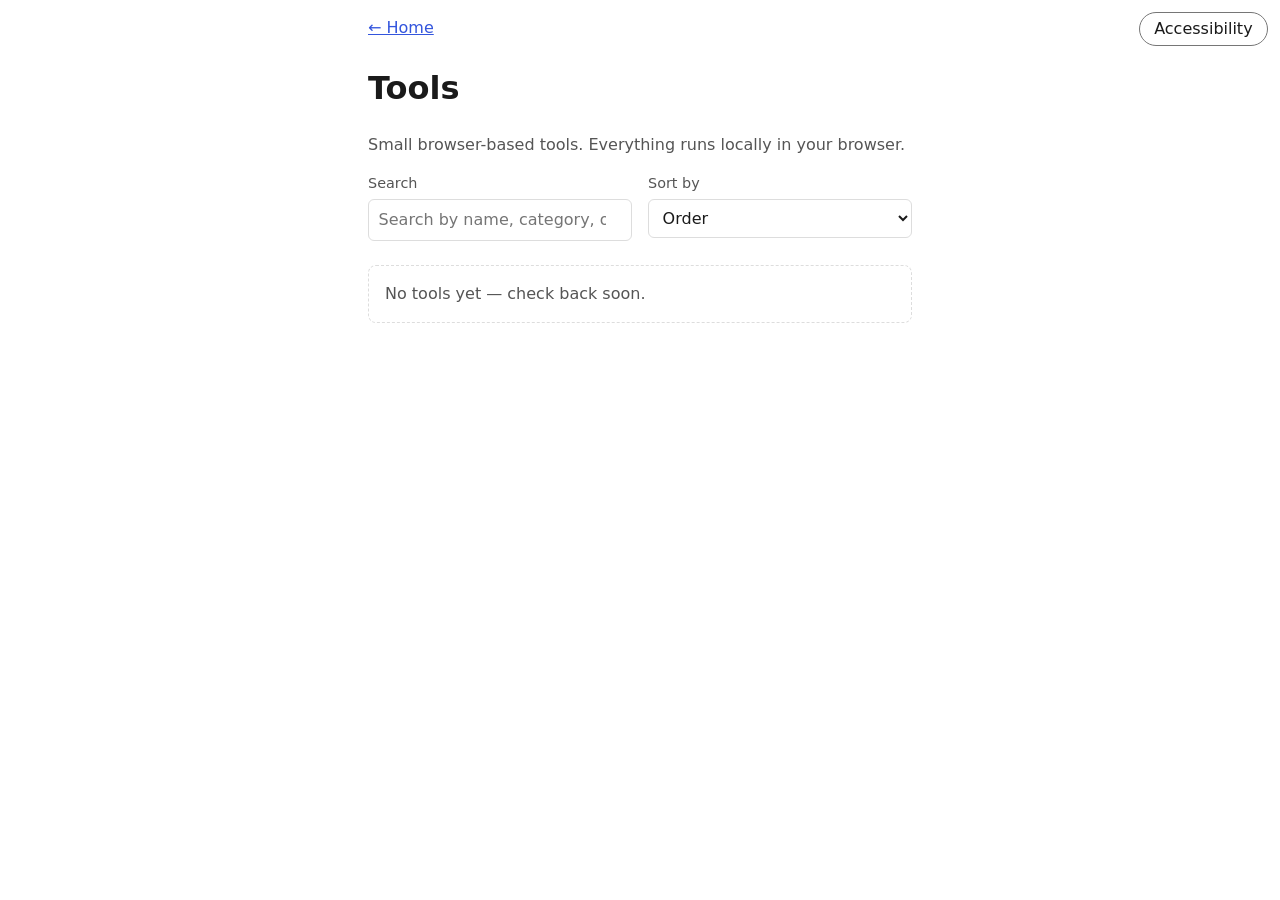
==== tools/index.html @ 786c8431 "feat: add tools landing page with search and sort Adds /tools/index.html: a searchable, sortable (na" ====
<!doctype html>
<html lang="en">
<head>
  <meta charset="utf-8">
  <meta name="viewport" content="width=device-width, initial-scale=1">
  <title>Tools · Malcolm Keyes</title>
  <meta name="description" content="Small browser-based tools by Malcolm Keyes.">
  <script src="/assets/a11y-widget.js"></script>
  <style>
    :root {
      color-scheme: light dark;
      --bg: #ffffff;
      --fg: #1a1a1a;
      --muted: #555555;
      --accent: #3355dd;
      --card-border: #dddddd;
    }

    @media (prefers-color-scheme: dark) {
      :root {
        --bg: #121212;
        --fg: #f0f0f0;
        --muted: #b3b3b3;
        --accent: #8aa8ff;
        --card-border: #3a3a3a;
      }
    }

    :root[data-theme="light"] {
      --bg: #ffffff;
      --fg: #1a1a1a;
      --muted: #555555;
      --accent: #3355dd;
      --card-border: #dddddd;
    }

    :root[data-theme="dark"] {
      --bg: #121212;
      --fg: #f0f0f0;
      --muted: #b3b3b3;
      --accent: #8aa8ff;
      --card-border: #3a3a3a;
    }

    * {
      box-sizing: border-box;
    }

    body {
      margin: 0;
      background: var(--bg);
      color: var(--fg);
      font-family: system-ui, -apple-system, "Segoe UI", sans-serif;
      line-height: 1.5;
    }

    .skip-link {
      position: absolute;
      left: -9999px;
      top: 0;
      background: var(--accent);
      color: #fff;
      padding: 0.5rem 1rem;
      z-index: 10;
    }

    .skip-link:focus {
      left: 0.5rem;
      top: 0.5rem;
    }

    nav[aria-label="Breadcrumb"] {
      padding: 1rem clamp(1rem, 5vw, 3rem) 0;
      max-width: 40rem;
      margin: 0 auto;
    }

    main {
      max-width: 40rem;
      margin: 0 auto;
      padding: 1.5rem clamp(1rem, 5vw, 3rem) 4rem;
    }

    h1 {
      margin-top: 0;
    }

    p {
      color: var(--muted);
    }

    a {
      color: var(--accent);
    }

    .tools-toolbar {
      display: flex;
      flex-wrap: wrap;
      gap: 1rem;
      margin-bottom: 1.5rem;
    }

    .tools-toolbar > div {
      display: flex;
      flex-direction: column;
      gap: 0.25rem;
      flex: 1 1 12rem;
    }

    .tools-toolbar label {
      font-size: 0.9rem;
      color: var(--muted);
    }

    .tools-toolbar input,
    .tools-toolbar select {
      font: inherit;
      color: var(--fg);
      background: var(--bg);
      border: 1px solid var(--card-border);
      border-radius: 0.375rem;
      padding: 0.5rem 0.6rem;
    }

    .tool-list {
      list-style: none;
      margin: 0;
      padding: 0;
      display: flex;
      flex-direction: column;
      gap: 1rem;
    }

    .tool-item {
      border: 1px solid var(--card-border);
      border-radius: 0.5rem;
      padding: 1rem;
    }

    .tool-item h2 {
      margin: 0 0 0.25rem;
      font-size: 1.1rem;
    }

    .tool-item p {
      margin: 0.4rem 0 0;
    }

    .tool-category {
      display: inline-block;
      font-size: 0.8rem;
      color: var(--muted);
      border: 1px solid var(--card-border);
      border-radius: 999px;
      padding: 0.1rem 0.6rem;
    }

    #tool-empty-state,
    #tool-no-results {
      border: 1px dashed var(--card-border);
      border-radius: 0.5rem;
      padding: 1rem;
    }
  </style>
</head>
<body>
  <a class="skip-link" href="#main">Skip to content</a>

  <nav aria-label="Breadcrumb">
    <a href="/">&larr; Home</a>
  </nav>

  <main id="main">
    <h1>Tools</h1>
    <p>Small browser-based tools. Everything runs locally in your browser.</p>

    <div class="tools-toolbar" id="tools-toolbar">
      <div>
        <label for="tool-search">Search</label>
        <input type="search" id="tool-search" placeholder="Search by name, category, or description">
      </div>
      <div>
        <label for="tool-sort">Sort by</label>
        <select id="tool-sort">
          <option value="order">Order</option>
          <option value="name">Name (A&ndash;Z)</option>
          <option value="category">Category</option>
        </select>
      </div>
    </div>

    <p id="tool-empty-state" hidden>No tools yet &mdash; check back soon.</p>
    <p id="tool-no-results" hidden>No tools match your search.</p>

    <ul class="tool-list" id="tool-list">
      <!--
        Add a tool with a <li class="tool-item">:

        <li class="tool-item" data-name="Tool name" data-category="Category" data-order="10">
          <h2><a href="/tools/tool-slug.html">Tool name</a></h2>
          <span class="tool-category">Category</span>
          <p>One or two sentence description of what it does.</p>
        </li>

        - data-order: an integer controlling default display order. Leave gaps
          (10, 20, 30, ...) so new tools can be inserted without renumbering.
        - Keep data-name/data-category in sync with the visible text.
      -->
    </ul>
  </main>

  <script>
    (function () {
      "use strict";

      var list = document.getElementById("tool-list");
      var items = Array.prototype.slice.call(list.querySelectorAll(".tool-item"));
      var toolbar = document.getElementById("tools-toolbar");
      var emptyState = document.getElementById("tool-empty-state");
      var noResults = document.getElementById("tool-no-results");
      var searchInput = document.getElementById("tool-search");
      var sortSelect = document.getElementById("tool-sort");

      if (items.length === 0) {
        toolbar.hidden = true;
        emptyState.hidden = false;
        return;
      }

      function sortItems(by) {
        var sorted = items.slice().sort(function (a, b) {
          if (by === "name") {
            return a.dataset.name.localeCompare(b.dataset.name);
          }
          if (by === "category") {
            var byCategory = a.dataset.category.localeCompare(b.dataset.category);
            return byCategory !== 0 ? byCategory : a.dataset.name.localeCompare(b.dataset.name);
          }
          return Number(a.dataset.order) - Number(b.dataset.order);
        });
        sorted.forEach(function (item) {
          list.appendChild(item);
        });
      }

      function filterItems(query) {
        var normalized = query.trim().toLowerCase();
        var visibleCount = 0;
        items.forEach(function (item) {
          var haystack = item.textContent.toLowerCase();
          var matches = normalized === "" || haystack.indexOf(normalized) !== -1;
          item.hidden = !matches;
          if (matches) visibleCount += 1;
        });
        noResults.hidden = visibleCount !== 0;
      }

      sortSelect.addEventListener("change", function () {
        sortItems(sortSelect.value);
      });

      searchInput.addEventListener("input", function () {
        filterItems(searchInput.value);
      });

      sortItems(sortSelect.value);
    })();
  </script>
</body>
</html>
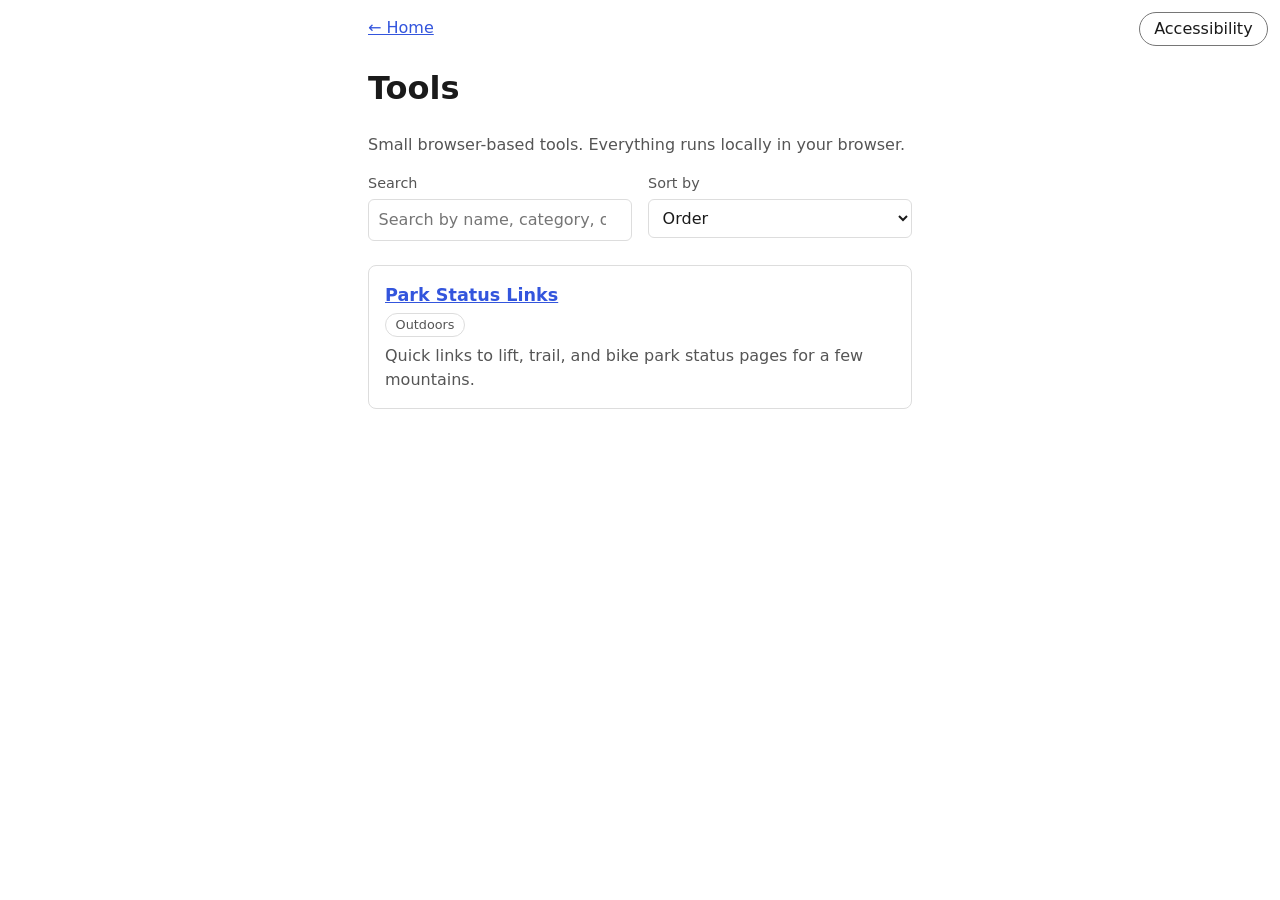
==== commit 69ad8ee9: "feat: add park status links tool Direct links to lift/trail/bike park status pages for Snowshoe, Mou" ====
--- a/tools/index.html
+++ b/tools/index.html
@@ -206,6 +206,11 @@
           (10, 20, 30, ...) so new tools can be inserted without renumbering.
         - Keep data-name/data-category in sync with the visible text.
       -->
+      <li class="tool-item" data-name="Park Status Links" data-category="Outdoors" data-order="10">
+        <h2><a href="/tools/park-status.html">Park Status Links</a></h2>
+        <span class="tool-category">Outdoors</span>
+        <p>Quick links to lift, trail, and bike park status pages for a few mountains.</p>
+      </li>
     </ul>
   </main>
 
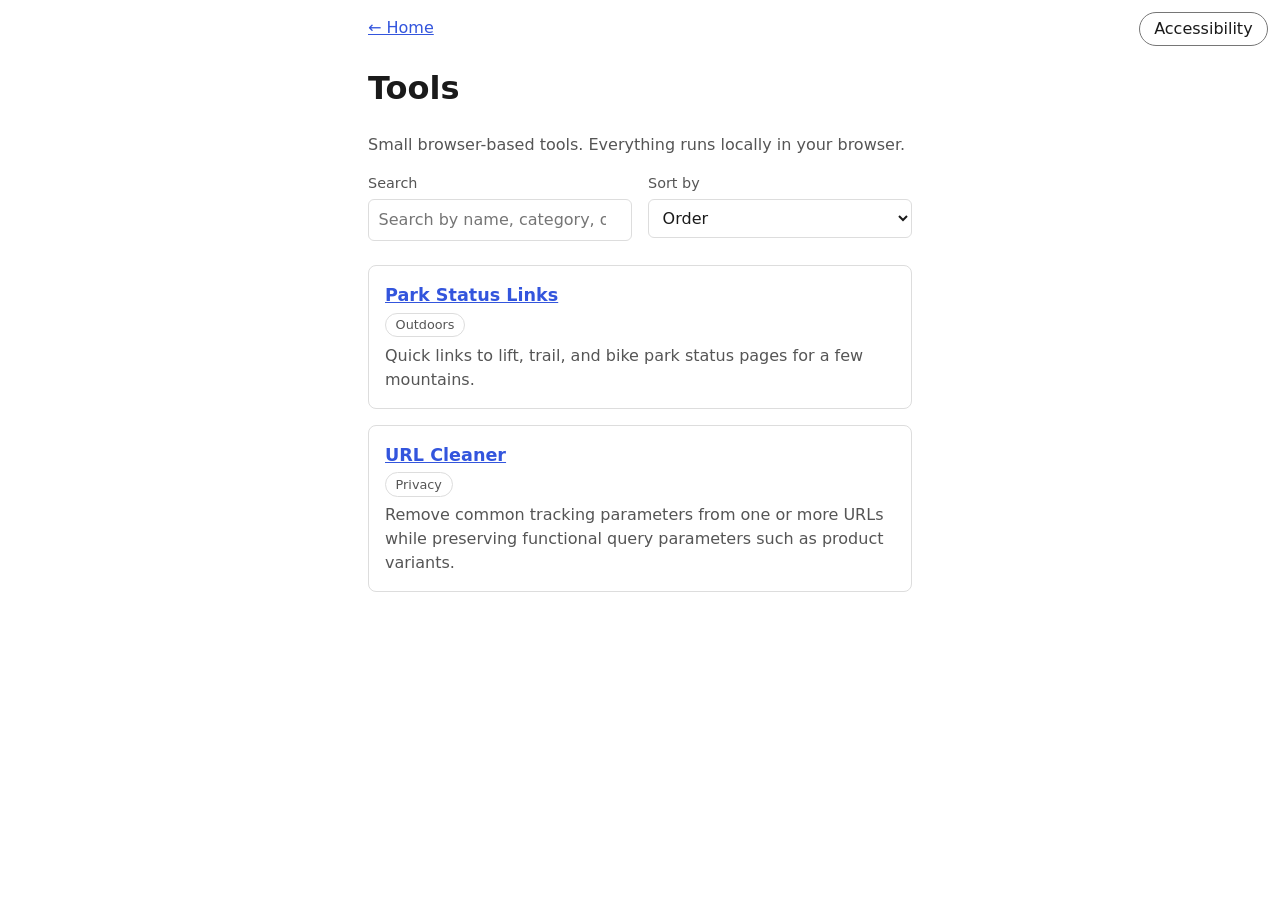
==== commit 4c5b3364: "feat: add URL cleaner with local preview support" ====
--- a/tools/index.html
+++ b/tools/index.html
@@ -6,69 +6,8 @@
   <title>Tools · Malcolm Keyes</title>
   <meta name="description" content="Small browser-based tools by Malcolm Keyes.">
   <script src="/assets/a11y-widget.js"></script>
+  <link rel="stylesheet" href="/assets/theme.css">
   <style>
-    :root {
-      color-scheme: light dark;
-      --bg: #ffffff;
-      --fg: #1a1a1a;
-      --muted: #555555;
-      --accent: #3355dd;
-      --card-border: #dddddd;
-    }
-
-    @media (prefers-color-scheme: dark) {
-      :root {
-        --bg: #121212;
-        --fg: #f0f0f0;
-        --muted: #b3b3b3;
-        --accent: #8aa8ff;
-        --card-border: #3a3a3a;
-      }
-    }
-
-    :root[data-theme="light"] {
-      --bg: #ffffff;
-      --fg: #1a1a1a;
-      --muted: #555555;
-      --accent: #3355dd;
-      --card-border: #dddddd;
-    }
-
-    :root[data-theme="dark"] {
-      --bg: #121212;
-      --fg: #f0f0f0;
-      --muted: #b3b3b3;
-      --accent: #8aa8ff;
-      --card-border: #3a3a3a;
-    }
-
-    * {
-      box-sizing: border-box;
-    }
-
-    body {
-      margin: 0;
-      background: var(--bg);
-      color: var(--fg);
-      font-family: system-ui, -apple-system, "Segoe UI", sans-serif;
-      line-height: 1.5;
-    }
-
-    .skip-link {
-      position: absolute;
-      left: -9999px;
-      top: 0;
-      background: var(--accent);
-      color: #fff;
-      padding: 0.5rem 1rem;
-      z-index: 10;
-    }
-
-    .skip-link:focus {
-      left: 0.5rem;
-      top: 0.5rem;
-    }
-
     nav[aria-label="Breadcrumb"] {
       padding: 1rem clamp(1rem, 5vw, 3rem) 0;
       max-width: 40rem;
@@ -76,21 +15,7 @@
     }
 
     main {
-      max-width: 40rem;
-      margin: 0 auto;
-      padding: 1.5rem clamp(1rem, 5vw, 3rem) 4rem;
-    }
-
-    h1 {
-      margin-top: 0;
-    }
-
-    p {
-      color: var(--muted);
-    }
-
-    a {
-      color: var(--accent);
+      padding-top: 1.5rem;
     }
 
     .tools-toolbar {
@@ -117,7 +42,7 @@
       font: inherit;
       color: var(--fg);
       background: var(--bg);
-      border: 1px solid var(--card-border);
+      border: 1px solid var(--border);
       border-radius: 0.375rem;
       padding: 0.5rem 0.6rem;
     }
@@ -132,7 +57,7 @@
     }
 
     .tool-item {
-      border: 1px solid var(--card-border);
+      border: 1px solid var(--border);
       border-radius: 0.5rem;
       padding: 1rem;
     }
@@ -150,14 +75,14 @@
       display: inline-block;
       font-size: 0.8rem;
       color: var(--muted);
-      border: 1px solid var(--card-border);
+      border: 1px solid var(--border);
       border-radius: 999px;
       padding: 0.1rem 0.6rem;
     }
 
     #tool-empty-state,
     #tool-no-results {
-      border: 1px dashed var(--card-border);
+      border: 1px dashed var(--border);
       border-radius: 0.5rem;
       padding: 1rem;
     }
@@ -192,25 +117,26 @@
     <p id="tool-empty-state" hidden>No tools yet &mdash; check back soon.</p>
     <p id="tool-no-results" hidden>No tools match your search.</p>
 
+    <!--
+      This list is generated from each tools/*.html file's own <title> and
+      <meta name="description"|"tool:category"|"tool:order"> tags. Do not
+      hand-edit the block below — run
+      `uv run python scripts/build_tools_list.py` after adding, removing, or
+      renaming a tool page. See AGENTS.md for the metadata convention.
+    -->
     <ul class="tool-list" id="tool-list">
-      <!--
-        Add a tool with a <li class="tool-item">:
-
-        <li class="tool-item" data-name="Tool name" data-category="Category" data-order="10">
-          <h2><a href="/tools/tool-slug.html">Tool name</a></h2>
-          <span class="tool-category">Category</span>
-          <p>One or two sentence description of what it does.</p>
-        </li>
-
-        - data-order: an integer controlling default display order. Leave gaps
-          (10, 20, 30, ...) so new tools can be inserted without renumbering.
-        - Keep data-name/data-category in sync with the visible text.
-      -->
+<!-- tools:generated:start -->
       <li class="tool-item" data-name="Park Status Links" data-category="Outdoors" data-order="10">
         <h2><a href="/tools/park-status.html">Park Status Links</a></h2>
         <span class="tool-category">Outdoors</span>
         <p>Quick links to lift, trail, and bike park status pages for a few mountains.</p>
       </li>
+      <li class="tool-item" data-name="URL Cleaner" data-category="Privacy" data-order="20">
+        <h2><a href="/tools/url-cleaner.html">URL Cleaner</a></h2>
+        <span class="tool-category">Privacy</span>
+        <p>Remove common tracking parameters from one or more URLs while preserving functional query parameters such as product variants.</p>
+      </li>
+<!-- tools:generated:end -->
     </ul>
   </main>
 
--- a/assets/theme.css
+++ b/assets/theme.css
@@ -0,0 +1,70 @@
+/*
+ * Shared design tokens and base styles for every page.
+ *
+ * Theme: each color is defined once via light-dark(), and color-scheme
+ * (inherited by every element, including the a11y widget's own UI) does the
+ * light/dark switching. assets/a11y-widget.js sets data-theme to override
+ * the system preference; no page needs its own @media/data-theme blocks.
+ */
+:root {
+  color-scheme: light dark;
+  --bg: light-dark(#ffffff, #121212);
+  --fg: light-dark(#1a1a1a, #f0f0f0);
+  --muted: light-dark(#555555, #b3b3b3);
+  --accent: light-dark(#3355dd, #8aa8ff);
+  --surface: light-dark(#f5f5f7, #1a1a1a);
+  --border: light-dark(#dddddd, #3a3a3a);
+}
+
+:root[data-theme="light"] {
+  color-scheme: light;
+}
+
+:root[data-theme="dark"] {
+  color-scheme: dark;
+}
+
+* {
+  box-sizing: border-box;
+}
+
+body {
+  margin: 0;
+  background: var(--bg);
+  color: var(--fg);
+  font-family: system-ui, -apple-system, "Segoe UI", sans-serif;
+  line-height: 1.5;
+}
+
+a {
+  color: var(--accent);
+}
+
+h1 {
+  margin-top: 0;
+}
+
+p {
+  color: var(--muted);
+}
+
+main {
+  max-width: 40rem;
+  margin: 0 auto;
+  padding: 2rem clamp(1rem, 5vw, 3rem) 4rem;
+}
+
+.skip-link {
+  position: absolute;
+  left: -9999px;
+  top: 0;
+  background: var(--accent);
+  color: #fff;
+  padding: 0.5rem 1rem;
+  z-index: 10;
+}
+
+.skip-link:focus {
+  left: 0.5rem;
+  top: 0.5rem;
+}
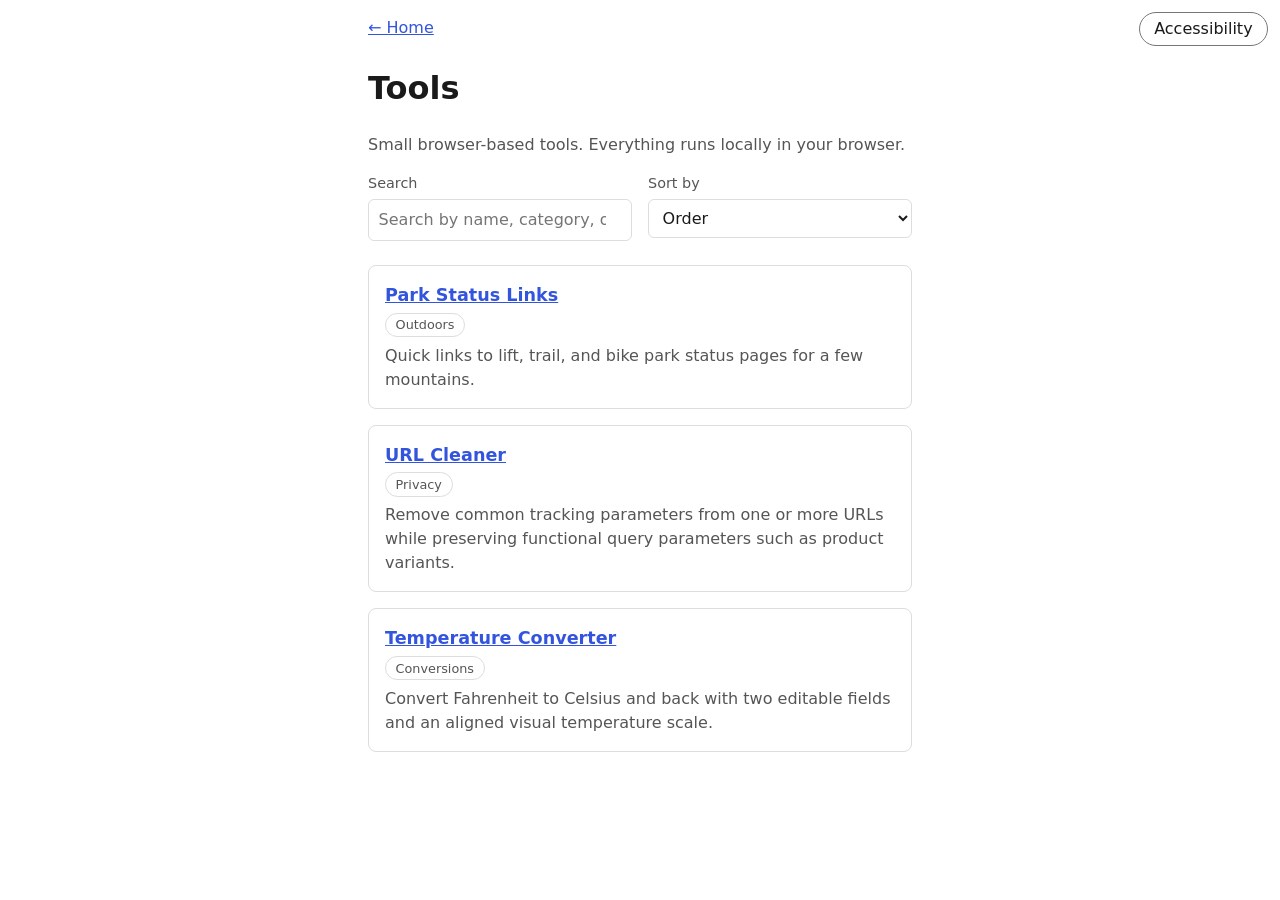
==== commit cf230a18: "feat: add temperature converter with compact visual scale" ====
--- a/tools/index.html
+++ b/tools/index.html
@@ -136,6 +136,11 @@
         <span class="tool-category">Privacy</span>
         <p>Remove common tracking parameters from one or more URLs while preserving functional query parameters such as product variants.</p>
       </li>
+      <li class="tool-item" data-name="Temperature Converter" data-category="Conversions" data-order="30">
+        <h2><a href="/tools/temperature.html">Temperature Converter</a></h2>
+        <span class="tool-category">Conversions</span>
+        <p>Convert Fahrenheit to Celsius and back with two editable fields and an aligned visual temperature scale.</p>
+      </li>
 <!-- tools:generated:end -->
     </ul>
   </main>
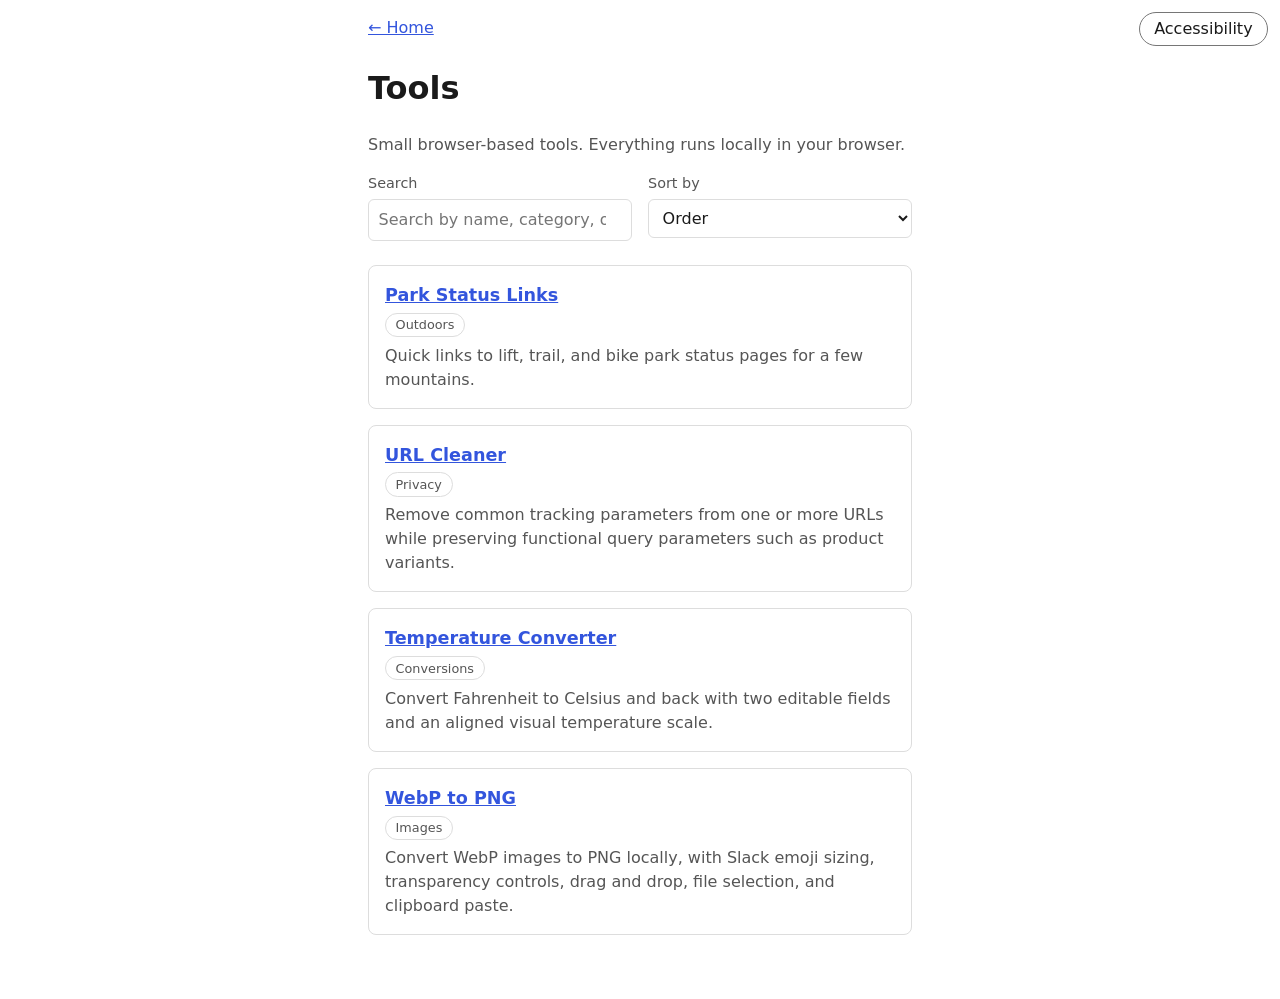
==== commit da7fb9ed: "feat: add WebP to PNG converter with emoji sizing" ====
--- a/tools/index.html
+++ b/tools/index.html
@@ -140,6 +140,11 @@
         <h2><a href="/tools/temperature.html">Temperature Converter</a></h2>
         <span class="tool-category">Conversions</span>
         <p>Convert Fahrenheit to Celsius and back with two editable fields and an aligned visual temperature scale.</p>
+      </li>
+      <li class="tool-item" data-name="WebP to PNG" data-category="Images" data-order="40">
+        <h2><a href="/tools/webp-to-png.html">WebP to PNG</a></h2>
+        <span class="tool-category">Images</span>
+        <p>Convert WebP images to PNG locally, with Slack emoji sizing, transparency controls, drag and drop, file selection, and clipboard paste.</p>
       </li>
 <!-- tools:generated:end -->
     </ul>
